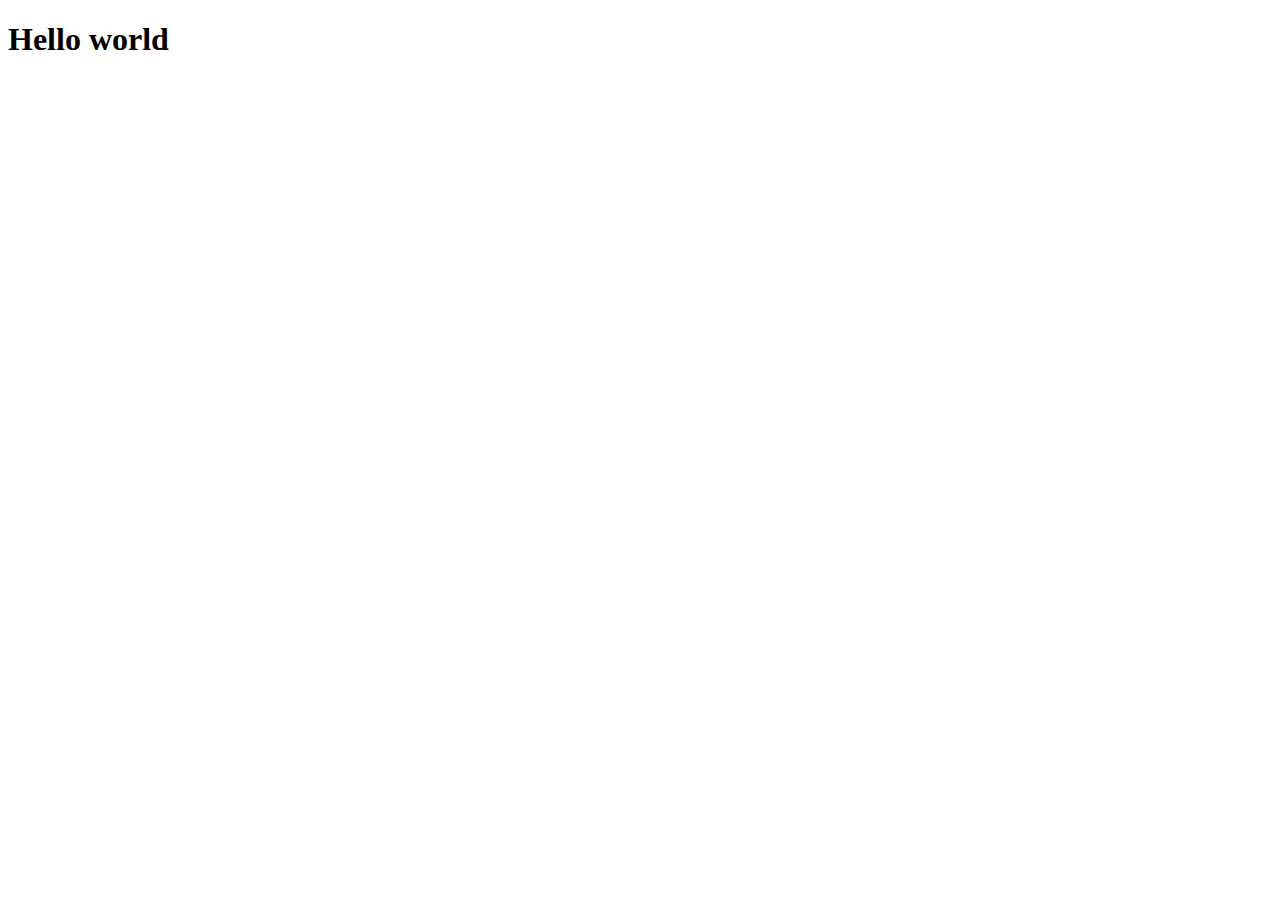
==== index.html @ ff1b9969 "Hello world" ====
<!DOCTYPE html>
<html lang="en">
<head>
    <meta charset="UTF-8">
    <meta http-equiv="X-UA-Compatible" content="IE=edge">
    <meta name="viewport" content="width=device-width, initial-scale=1.0">
    <title>Document</title>
</head>
<body>
    <h1> Hello world</h1>
</body>
</html>
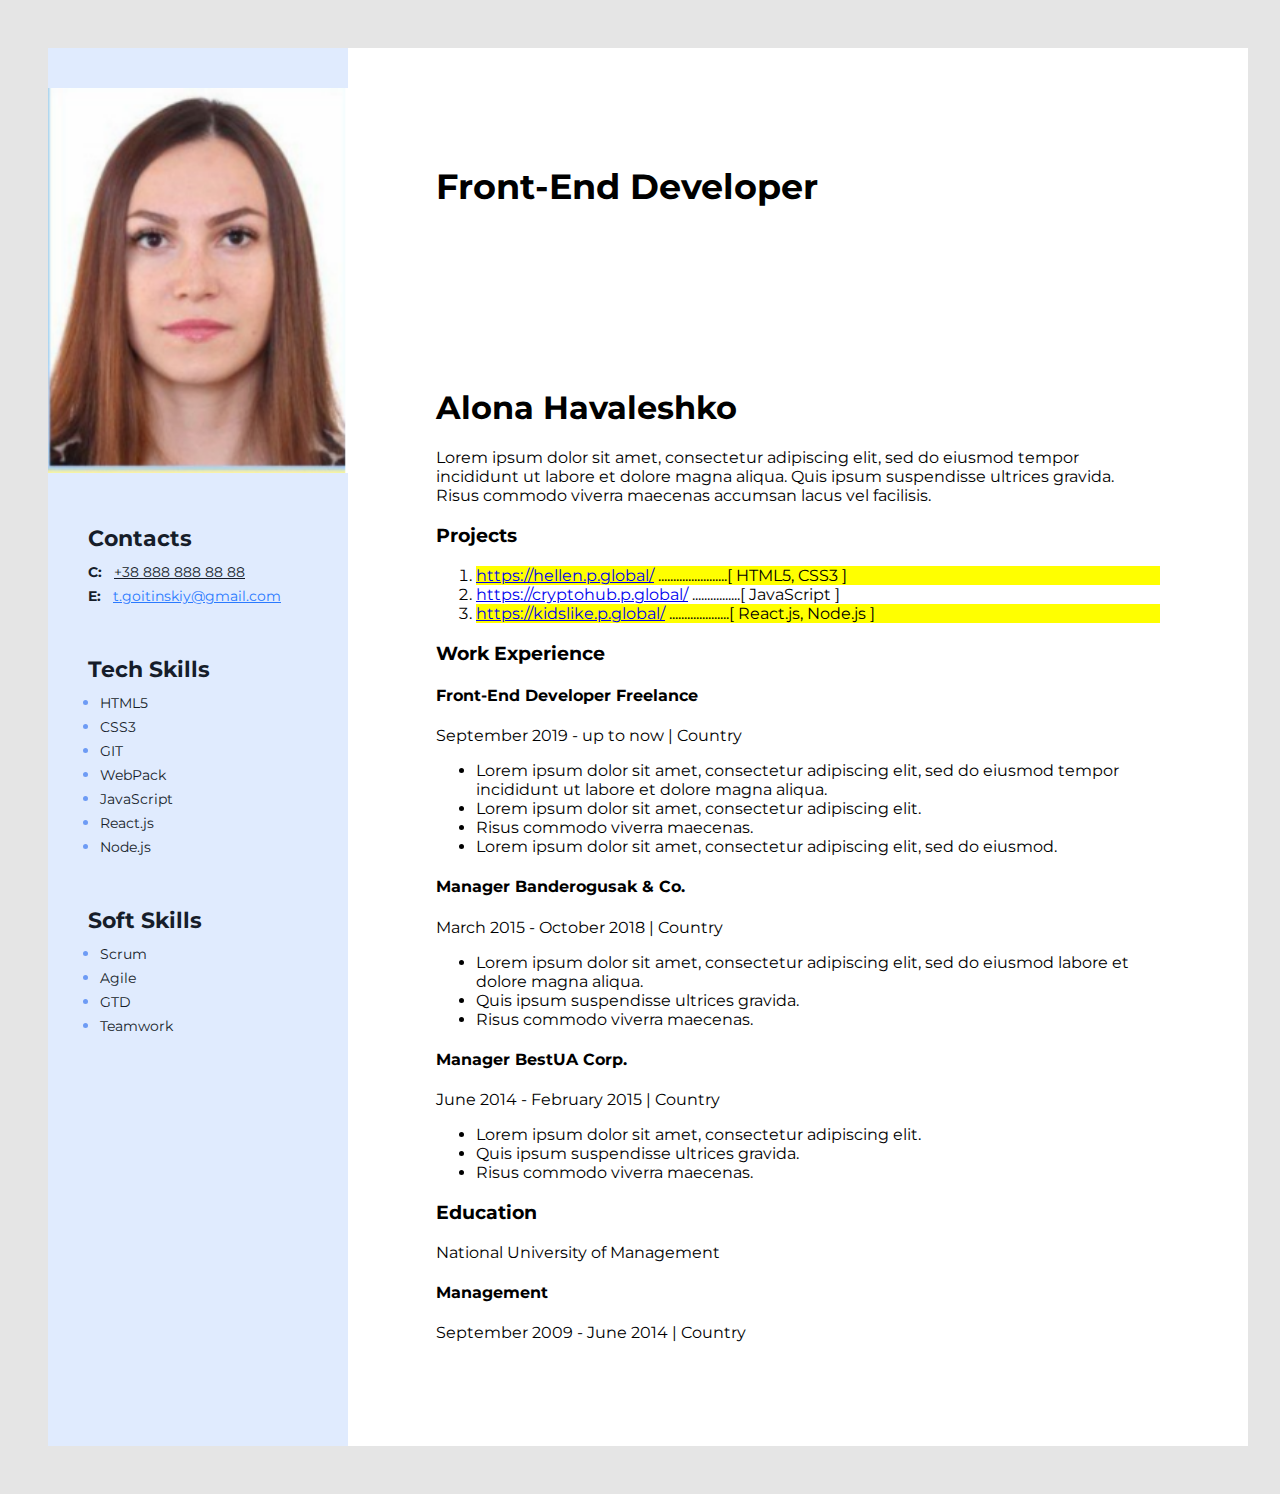
==== commit 9cbd8b64: "Realised 1st part of My Resume" ====
--- a/index.html
+++ b/index.html
@@ -4,9 +4,181 @@
     <meta charset="UTF-8">
     <meta http-equiv="X-UA-Compatible" content="IE=edge">
     <meta name="viewport" content="width=device-width, initial-scale=1.0">
-    <title>Document</title>
+
+    <link rel="preconnect" href="https://fonts.googleapis.com">
+    <link rel="preconnect" href="https://fonts.gstatic.com" crossorigin>
+    <link href="https://fonts.googleapis.com/css2?family=Montserrat:wght@400;700&display=swap" rel="stylesheet">
+
+
+    <link rel="stylesheet" href="./css/styles.css">
+    <title>My-resume</title>
 </head>
+
 <body>
-    <h1> Hello world</h1>
+
+        <!-- Wrapper --> 
+        <div class="wrapper">
+
+            <!-- Main content -->
+            <div class="main-content">
+
+            <!-- About me -->
+            <div>
+                <h2 class="my-profession">Front-End Developer</h2>
+                <h1> Alona Havaleshko</h1>
+
+                <p>Lorem ipsum dolor sit amet, consectetur adipiscing elit, sed do eiusmod tempor incididunt ut labore et dolore magna aliqua. Quis ipsum suspendisse ultrices gravida. Risus commodo viverra maecenas accumsan lacus vel facilisis. </p>
+            </div>
+
+            <!-- Projects -->
+
+            <div>
+                <h3>Projects</h3>
+                <ol>
+                    <li class="project-item">
+                        <a href="https://hellen.p.global/">https://hellen.p.global/</a>
+                    .......................[ HTML5, CSS3 ]
+                    </li>
+                    <li>
+                        <a href="https://cryptohub.p.global/">https://cryptohub.p.global/</a>
+                    ................[ JavaScript ]
+                    </li>
+                    <li class="project-item">
+                        <a href="https://kidslike.p.global/">https://kidslike.p.global/</a>
+                    ....................[ React.js, Node.js ]
+                    </li>
+                </ol>
+            </div>
+
+                <!-- Work experience -->
+                    <div>
+                        <h3>Work Experience</h3>
+
+                <!-- Company 1 -->
+                    <div>
+                        <h4>Front-End Developer Freelance</h4>
+
+                        <p>September 2019 - up to now   |   Country</p>
+                    
+                        <ul>
+                            <li>Lorem ipsum dolor sit amet, consectetur adipiscing elit, sed do eiusmod tempor incididunt ut labore et dolore magna aliqua.</li>
+                            <li>Lorem ipsum dolor sit amet, consectetur adipiscing elit.</li>
+                            <li>Risus commodo viverra maecenas.</li>
+                            <li>Lorem ipsum dolor sit amet, consectetur adipiscing elit, sed do eiusmod.</li>
+                        </ul>
+                    
+                    </div>
+
+                <!-- Company 2 -->
+
+                    <div>
+                        <h4>Manager Banderogusak & Co.</h4>
+
+                        <p>March 2015 - October 2018   |   Country</p>
+                
+                        <ul>
+                            <li>Lorem ipsum dolor sit amet, consectetur adipiscing elit, sed do eiusmod labore et dolore magna aliqua. </li>
+                            <li>Quis ipsum suspendisse ultrices gravida.</li>
+                            <li>Risus commodo viverra maecenas.</li>
+                           
+                        </ul>
+                
+                    </div>
+
+
+                <!-- Company 3 -->
+
+                    <div>
+                        <h4>Manager BestUA Corp.</h4>
+                        <p>June 2014 - February 2015   |   Country</p>
+                        <ul>
+                            <li>Lorem ipsum dolor sit amet, consectetur adipiscing elit.</li>
+                            <li>Quis ipsum suspendisse ultrices gravida.</li>
+                            <li>Risus commodo viverra maecenas.</li>
+                        </ul>
+
+                    </div>
+
+                <!-- Education -->
+
+                    <div>
+                        <h3>Education</h3>
+                        <p>National University of Management</p>
+                        <h4>Management</h4>
+                        <p>September 2009 - June 2014   |   Country</p>
+
+                    </div>
+                    
+            </div>
+
+            </div>
+
+            <!-- Sidebar -->
+            <aside class="sidebar">
+               <img src="./img/photo.png" alt="My photo" width="300px" class="my-photo"> 
+            
+               <!-- Contacts -->
+                <div class="contacts-container">
+                    <h3 class="sidebar-title">Contacts</h3>
+                    <p class="contats-item">
+                        <span class="contacts-type">C: </span> 
+                        <a href="tel:+38 888 888 88 88" class="contacts-number"> +38 888 888 88 88</a>
+                    </p>
+                    <p class="contats-item">
+                        <span class="contacts-type">E: </span>
+                        <a href="mailto: t.goitinskiy@gmail.com" class="contacts-emale"> t.goitinskiy@gmail.com</a>
+                    </p>
+                </div>
+            
+                <!-- Tech Skills -->
+                <div class="tech-skills-container">
+                    <h3 class="sidebar-title">Tech Skills</h3>
+                    <ul class="skills-list">
+                        <li class="skills-list-item">
+                            <span class="skills-list-text">HTML5</span>
+                        </li>
+                        <li class="skills-list-item">
+                            <span class="skills-list-text">CSS3</span>
+                        </li>
+                        <li class="skills-list-item">
+                            <span class="skills-list-text">GIT</span>
+                        </li>
+                        <li class="skills-list-item">
+                            <span class="skills-list-text">WebPack</span>
+                        </li>
+                        <li class="skills-list-item">
+                            <span class="skills-list-text">JavaScript</span>
+                        </li>
+                        <li class="skills-list-item">
+                            <span class="skills-list-text">React.js</span>
+                        </li>
+                        <li class="skills-list-item">
+                            <span class="skills-list-text">Node.js</span>
+                        </li>
+                    </ul>
+                </div>
+
+                <!-- Soft Skills -->
+                <div class="soft-skills-container">
+                    <h3 class="sidebar-title">Soft Skills</h3>
+                    <ul class="skills-list">
+                        <li class="skills-list-item">
+                            <span class="skills-list-text">Scrum</span>
+                        </li>
+                        <li class="skills-list-item">
+                            <span class="skills-list-text">Agile</span>
+                        </li>
+                        <li class="skills-list-item">
+                            <span class="skills-list-text">GTD</span>
+                        </li>
+                        <li class="skills-list-item">
+                            <span class="skills-list-text">Teamwork</span>
+                        </li>
+
+                    </ul>
+                </div>
+            </aside>
+
+    </div>
 </body>
 </html>--- a/css/styles.css
+++ b/css/styles.css
@@ -0,0 +1,108 @@
+body {
+    font-family: 'Montserrat', sans-serif;
+    background-color: #E5E5E5;
+    padding: 40px 40px 40px 40px;
+}
+
+.wrapper {
+display: flex;
+flex-direction: row-reverse;  
+background: white;
+width: 1200px;
+margin: 0 auto;
+}
+
+/* Main content */
+
+.main-content {
+    padding-top: 88px;
+    padding-bottom: 88px;
+    padding-left: 88px;
+    padding-right: 88px;    
+}
+
+/* About me */
+
+.my-profession {
+    margin-bottom: 180px;
+}
+
+h2 {
+    font-size: 35px;  
+}
+
+.project-item {
+    background-color: yellow;
+}
+
+/* Sidebar */
+
+.sidebar {
+    width: 370px;
+    background: #E0EBFE;
+}
+
+.my-photo{
+    margin-top: 40px;
+}
+
+.contacts-container,
+.tech-skills-container,
+.soft-skills-container {
+    margin: 48px 0 0 40px;
+}
+
+.sidebar-title{
+    font-style: normal;
+    font-weight: 700;
+    font-size: 22px;
+    line-height: 27px;
+    color: #161D2A;
+    margin-bottom: 8px;
+}
+
+/* contacts*/
+.contacts-type{
+    font-style: normal;
+    font-weight: 700;
+    font-size: 14px;
+    line-height: 24px;
+    color: #161D2A;
+    margin-right: 8px;
+}
+
+.contats-item{
+    margin: 0;    
+}
+
+.contacts-number{
+    font-style: normal;
+    font-size: 14px;
+    font-weight: 400;
+    line-height: 24px;
+    color: #161D2A;
+
+}
+
+.contacts-emale{
+    font-style: normal;
+    font-size: 14px;
+    font-weight: 400;
+    line-height: 24px;
+    color: #2979FF;
+}
+/* Skills */
+.skills-list {
+    margin: 0;
+    padding: 0 0 0 12px;
+}
+.skills-list-item{
+    color: #6d9bf5;
+}
+.skills-list-text{
+    font-style: normal;
+    font-size: 14px;
+    font-weight: 400;
+    Line-height: 24px;
+    color: #161D2A
+}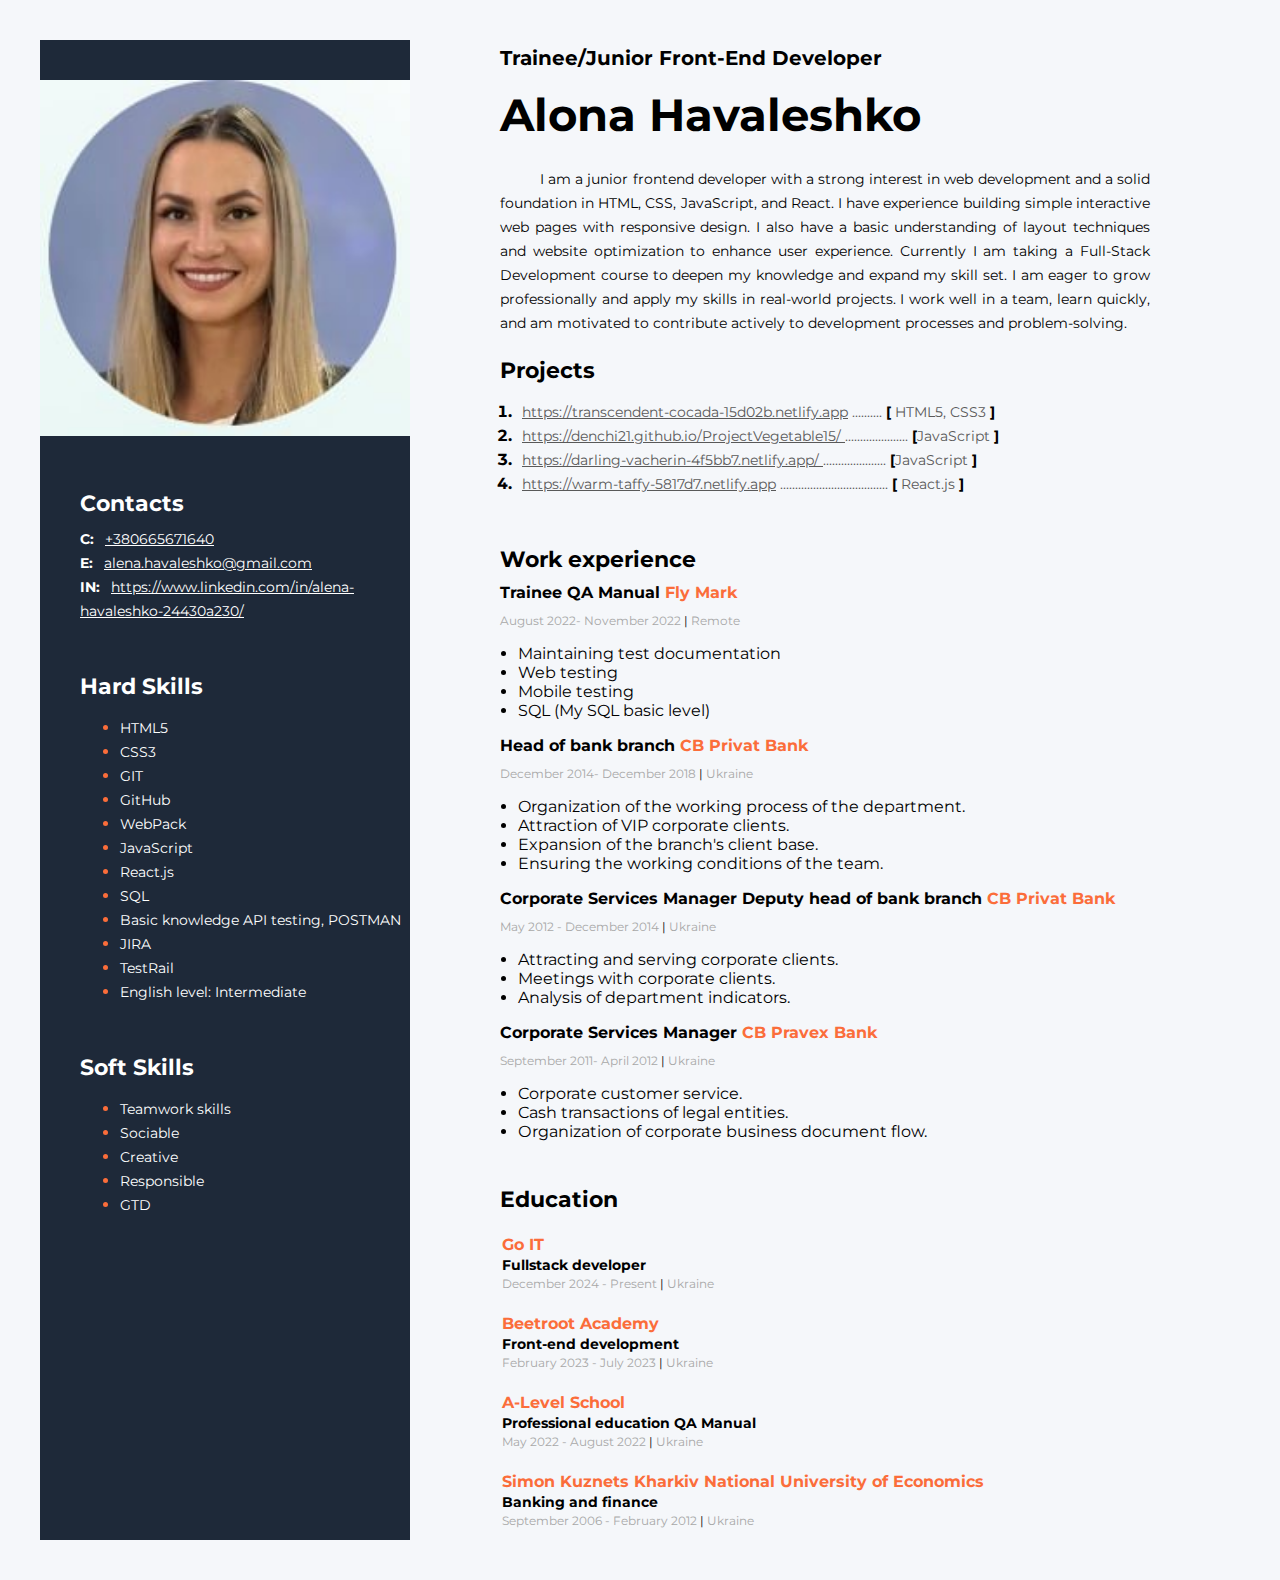
==== commit bedda619: "Initial commit" ====
--- a/index.html
+++ b/index.html
@@ -4,181 +4,223 @@
     <meta charset="UTF-8">
     <meta http-equiv="X-UA-Compatible" content="IE=edge">
     <meta name="viewport" content="width=device-width, initial-scale=1.0">
+    <title>My resume</title>
 
     <link rel="preconnect" href="https://fonts.googleapis.com">
     <link rel="preconnect" href="https://fonts.gstatic.com" crossorigin>
     <link href="https://fonts.googleapis.com/css2?family=Montserrat:wght@400;700&display=swap" rel="stylesheet">
 
-
-    <link rel="stylesheet" href="./css/styles.css">
-    <title>My-resume</title>
+    <link rel="stylesheet" href="css/style.css">
 </head>
-
 <body>
 
-        <!-- Wrapper --> 
-        <div class="wrapper">
-
-            <!-- Main content -->
-            <div class="main-content">
-
-            <!-- About me -->
-            <div>
-                <h2 class="my-profession">Front-End Developer</h2>
-                <h1> Alona Havaleshko</h1>
-
-                <p>Lorem ipsum dolor sit amet, consectetur adipiscing elit, sed do eiusmod tempor incididunt ut labore et dolore magna aliqua. Quis ipsum suspendisse ultrices gravida. Risus commodo viverra maecenas accumsan lacus vel facilisis. </p>
-            </div>
-
-            <!-- Projects -->
-
-            <div>
-                <h3>Projects</h3>
-                <ol>
-                    <li class="project-item">
-                        <a href="https://hellen.p.global/">https://hellen.p.global/</a>
-                    .......................[ HTML5, CSS3 ]
-                    </li>
-                    <li>
-                        <a href="https://cryptohub.p.global/">https://cryptohub.p.global/</a>
-                    ................[ JavaScript ]
-                    </li>
-                    <li class="project-item">
-                        <a href="https://kidslike.p.global/">https://kidslike.p.global/</a>
-                    ....................[ React.js, Node.js ]
-                    </li>
-                </ol>
-            </div>
-
-                <!-- Work experience -->
-                    <div>
-                        <h3>Work Experience</h3>
-
-                <!-- Company 1 -->
-                    <div>
-                        <h4>Front-End Developer Freelance</h4>
-
-                        <p>September 2019 - up to now   |   Country</p>
+    <!-- Main container -->
+    <div class="main-container">
+        <!-- Main content section -->
+         <div class="main-content-section">
+            <!-- About me section -->    
+            <div class="about-me-section">
+
+                <h2 class="about-me-profession">Trainee/Junior Front-End Developer</h2>
+                <h1 class="about-me-name"> Alona Havaleshko </h1>   
+
+                <p class="about-me-description"> I am a junior frontend developer with a strong interest in web development and a solid foundation in HTML, CSS, JavaScript, and React.
+                    I have experience building simple interactive web pages with responsive design.
+                    I also have a basic understanding of layout techniques and website optimization to enhance user experience.
+                    Сurrently I am taking a Full-Stack Development course to deepen my knowledge and expand my skill set.
+                    I am eager to grow professionally and apply my skills in real-world projects.
+                    I work well in a team, learn quickly, and am motivated to contribute actively to development processes and problem-solving.
+                </p>
+            </div>
+
+            <!--My projects section-->
+              <div class="my-projects-section">
+                    <h3 class="main-content-titel">Projects</h3>
+
+                    <ol class="my-projects-list">
+                        <li class="my-projects-item">
+                            <span class="my-projects-text">
+                                <a href="https://transcendent-cocada-15d02b.netlify.app" class="my-projects-link">https://transcendent-cocada-15d02b.netlify.app</a>
+                                ..........
+                                <span class="my-projects-bracket">[</span> HTML5, CSS3 <span  class="my-projects-bracket">]</span>
+                            </span>
+                        </li>
+
+                        <li class="my-projects-item">
+                            <span class="my-projects-text">
+                                <a href="https://denchi21.github.io/ProjectVegetable15/"class="my-projects-link"> https://denchi21.github.io/ProjectVegetable15/ </a>
+                                .....................
+                                <span class="my-projects-bracket">[</span>JavaScript <span class="my-projects-bracket">]</span>
+                            </span>  
+                        </li>
+                        
+                        <li class="my-projects-item">
+                            <span class="my-projects-text">
+                                <a href="https://darling-vacherin-4f5bb7.netlify.app/"class="my-projects-link"> https://darling-vacherin-4f5bb7.netlify.app/ </a>
+                                .....................
+                                <span class="my-projects-bracket">[</span>JavaScript <span class="my-projects-bracket">]</span>
+                            </span>  
+                        </li>
+
+                        <li class="my-projects-item">
+                            <span class="my-projects-text">
+                                <a href="https://warm-taffy-5817d7.netlify.app"class="my-projects-link">https://warm-taffy-5817d7.netlify.app</a>
+                                ....................................
+                                <span class="my-projects-bracket">[</span> React.js <span class="my-projects-bracket">]</span>
+                            </span>
+                        </li>
+
+                    </ol>
+      
+            </div> 
+
+             <!--My work experience section-->
+            <div class="my-work-experience-section"> 
+                 <h3 class="main-content-titel">Work experience</h3>
+
+                <!--Company 3-->
+
+                <div class="my-work-experience-company-section">
+                    <h4 class="my-work-experience-position">Trainee QA Manual <span class="my-work-experience-company"> Fly Mark</span></h4>
+                    <p class="my-work-experience-period">August 2022- November 2022   <span class="my-work-experience-divider">|</span>   Remote</p>
+
+                    <ul class="my-work-experience-duties">
+                        <li>Maintaining test documentation</li>
+                        <li>Web testing</li>
+                        <li>Mobile testing</li>
+                        <li>SQL (My SQL basic level) </li>
+                    </ul>
+                </div>
+
+                <div class="my-work-experience-company-section">
+                    <h4 class="my-work-experience-position">Head of bank branch <span class="my-work-experience-company"> CB Privat Bank</span></h4>
+                    <p class="my-work-experience-period">December 2014- December 2018   <span class="my-work-experience-divider">|</span>   Ukraine</p>
+
+                    <ul class="my-work-experience-duties">
+                        <li>Organization of the working process of the department.</li>
+                        <li>Attraction of VIP corporate clients.</li>
+                        <li>Expansion of the branch's client base.</li>
+                        <li>Ensuring the working conditions of the team.</li>
+                    </ul>
+                </div>
+
+                <!--Company 2-->
+
+                <div class="my-work-experience-company-section">
+                    <h4 class="my-work-experience-position">Corporate Services Manager Deputy head of bank branch <span class="my-work-experience-company"> CB Privat Bank</span></h4>
+                    <p class="my-work-experience-period">May 2012 - December 2014 <span class="my-work-experience-divider">|</span>    Ukraine</p>
+
+                    <ul class="my-work-experience-duties">
+                        <li>Attracting and serving corporate clients.</li>
+                        <li>Meetings with corporate clients.</li>
+                        <li>Analysis of department indicators.</li>
+                        
+                    </ul>
+                </div>
+
+
+                <!--Company 1-->
+
+                <div class="my-work-experience-company-section">
+                    <h4 class="my-work-experience-position">Corporate Services Manager <span class="my-work-experience-company"> CB Pravex Bank</span></h4>
+                    <p class="my-work-experience-period">September 2011- April 2012  <span class="my-work-experience-divider">|</span>    Ukraine</p>
+
+                    <ul class="my-work-experience-duties">
+                        <li>Corporate customer service. </li>
+                        <li>Cash transactions of legal entities.</li>
+                        <li>Оrganization of corporate business document flow. </li>   
+                    </ul>
+                </div>
+            </div>
+
+            <!--My education section-->
+            <div class="my-education-section">
+            
+            <h3 class="my-education-header">Education</h3>
+
+            <!--University-->
+
+            <h4 class="my-university"> <span class="my-university-name"> Go IT  </span></h4>
+            <h4 class="my-education-faculty"> Fullstack developer</h4>
+            <p class="my-university-period">December 2024 - Present  <span class="my-university-divider"> | </span>  Ukraine</p>
+            <br/>
+
+            <h4 class="my-university"> <span class="my-university-name"> Beetroot Academy </span></h4>
+            <h4 class="my-education-faculty"> Front-end development</h4>
+            <p class="my-university-period">February 2023 - July 2023  <span class="my-university-divider"> | </span>  Ukraine</p>
+            <br/>
+            <h4 class="my-university"> <span class="my-university-name"> A-Level School </span></h4>
+            <h4 class="my-education-faculty"> Professional education QA Manual</h4>
+            <p class="my-university-period">May 2022 - August 2022  <span class="my-university-divider"> | </span>  Ukraine</p>
+            <br/>
+            <h4 class="my-university"> <span class="my-university-name"> Simon Kuznets Kharkiv National University of Economics  </span></h4>
+            <h4 class="my-education-faculty"> Banking and finance</h4>
+            <p class="my-university-period">September 2006 - February 2012  <span class="my-university-divider"> | </span>  Ukraine</p>
+            </div>
+            
+        </div> 
+
+        <!-- Sidebar section-->
+            <aside class="sidebar-section">
+            <img style="width: 370px;" src="img/photo_resume.jpg" alt="my photo">
+
+            <!-- Contact section-->
+            <div class="contacts-section">
+                 <h3 class="sidebar-title">Contacts</h3> 
+                 <div>
+                   <span class="contacts-section-type"> C:</span>  
+                   <a class="contacts-section-link" href="tel:+380665671640">+380665671640</a>
+                 </div>
+
+                 <div>
+                   <span class="contacts-section-type">E: </span> 
+                     <a class="contacts-section-link" href="mailto:alena.havaleshko@gmail.com">alena.havaleshko@gmail.com</a>
+                 </div>
+
+                 <div>
+                    <span class="contacts-section-type">IN: </span> 
+                      <a class="contacts-section-link" href="mailto:alena.havaleshko@gmail.com">https://www.linkedin.com/in/alena-havaleshko-24430a230/</a>
+                  </div>
+            </div>
+
+            <!-- Tech skills section-->
+            <div class="tech-skills-section">
+                <h3 class="sidebar-title">Hard Skills</h3>
+                <ul class="soft-skills-list">
+                    <li class="tech-skills-item"> <span class="tech-skills-item-text">HTML5</span> </li>
+                    <li class="tech-skills-item"> <span class="tech-skills-item-text">CSS3</span></li>
+                    <li class="tech-skills-item"> <span class="tech-skills-item-text">GIT</span></li>
+                    <li class="tech-skills-item"> <span class="tech-skills-item-text">GitHub</span></li>
+                    <li class="tech-skills-item"> <span class="tech-skills-item-text">WebPack</span></li>
+                    <li class="tech-skills-item"> <span class="tech-skills-item-text">JavaScript</span></li>
+                    <li class="tech-skills-item"> <span class="tech-skills-item-text">React.js</span></li>
+                    <li class="tech-skills-item"> <span class="tech-skills-item-text">SQL</span></li>
+                    <li class="tech-skills-item"> <span class="tech-skills-item-text">Basic knowledge API testing, POSTMAN</span></li>
+                    <li class="tech-skills-item"> <span class="tech-skills-item-text">JIRA</span></li>
+                    <li class="tech-skills-item"> <span class="tech-skills-item-text">TestRail</span></li>
+                    <li class="tech-skills-item"> <span class="tech-skills-item-text">English level: Intermediate</span></li>
+
+                </ul>
+
+            </div>
+            
+            <!-- Soft skills section-->
+            <div class="soft-skills-section">
+                <h3 class="sidebar-title">Soft Skills</h3>
+                <ul class="soft-skills-list">
+                    <li class="soft-skills-item"> <span class="soft-skills-item-text">Teamwork skills</span></li>
+                    <li class="soft-skills-item"> <span class="soft-skills-item-text">Sociable</span></li>
+                    <li class="soft-skills-item"> <span class="soft-skills-item-text">Creative</span></li>
+                    <li class="soft-skills-item"> <span class="soft-skills-item-text">Responsible</span></li>
+                    <li class="soft-skills-item"> <span class="soft-skills-item-text">GTD</span></li>
                     
-                        <ul>
-                            <li>Lorem ipsum dolor sit amet, consectetur adipiscing elit, sed do eiusmod tempor incididunt ut labore et dolore magna aliqua.</li>
-                            <li>Lorem ipsum dolor sit amet, consectetur adipiscing elit.</li>
-                            <li>Risus commodo viverra maecenas.</li>
-                            <li>Lorem ipsum dolor sit amet, consectetur adipiscing elit, sed do eiusmod.</li>
-                        </ul>
-                    
-                    </div>
-
-                <!-- Company 2 -->
-
-                    <div>
-                        <h4>Manager Banderogusak & Co.</h4>
-
-                        <p>March 2015 - October 2018   |   Country</p>
-                
-                        <ul>
-                            <li>Lorem ipsum dolor sit amet, consectetur adipiscing elit, sed do eiusmod labore et dolore magna aliqua. </li>
-                            <li>Quis ipsum suspendisse ultrices gravida.</li>
-                            <li>Risus commodo viverra maecenas.</li>
-                           
-                        </ul>
-                
-                    </div>
-
-
-                <!-- Company 3 -->
-
-                    <div>
-                        <h4>Manager BestUA Corp.</h4>
-                        <p>June 2014 - February 2015   |   Country</p>
-                        <ul>
-                            <li>Lorem ipsum dolor sit amet, consectetur adipiscing elit.</li>
-                            <li>Quis ipsum suspendisse ultrices gravida.</li>
-                            <li>Risus commodo viverra maecenas.</li>
-                        </ul>
-
-                    </div>
-
-                <!-- Education -->
-
-                    <div>
-                        <h3>Education</h3>
-                        <p>National University of Management</p>
-                        <h4>Management</h4>
-                        <p>September 2009 - June 2014   |   Country</p>
-
-                    </div>
-                    
-            </div>
-
-            </div>
-
-            <!-- Sidebar -->
-            <aside class="sidebar">
-               <img src="./img/photo.png" alt="My photo" width="300px" class="my-photo"> 
-            
-               <!-- Contacts -->
-                <div class="contacts-container">
-                    <h3 class="sidebar-title">Contacts</h3>
-                    <p class="contats-item">
-                        <span class="contacts-type">C: </span> 
-                        <a href="tel:+38 888 888 88 88" class="contacts-number"> +38 888 888 88 88</a>
-                    </p>
-                    <p class="contats-item">
-                        <span class="contacts-type">E: </span>
-                        <a href="mailto: t.goitinskiy@gmail.com" class="contacts-emale"> t.goitinskiy@gmail.com</a>
-                    </p>
-                </div>
-            
-                <!-- Tech Skills -->
-                <div class="tech-skills-container">
-                    <h3 class="sidebar-title">Tech Skills</h3>
-                    <ul class="skills-list">
-                        <li class="skills-list-item">
-                            <span class="skills-list-text">HTML5</span>
-                        </li>
-                        <li class="skills-list-item">
-                            <span class="skills-list-text">CSS3</span>
-                        </li>
-                        <li class="skills-list-item">
-                            <span class="skills-list-text">GIT</span>
-                        </li>
-                        <li class="skills-list-item">
-                            <span class="skills-list-text">WebPack</span>
-                        </li>
-                        <li class="skills-list-item">
-                            <span class="skills-list-text">JavaScript</span>
-                        </li>
-                        <li class="skills-list-item">
-                            <span class="skills-list-text">React.js</span>
-                        </li>
-                        <li class="skills-list-item">
-                            <span class="skills-list-text">Node.js</span>
-                        </li>
-                    </ul>
-                </div>
-
-                <!-- Soft Skills -->
-                <div class="soft-skills-container">
-                    <h3 class="sidebar-title">Soft Skills</h3>
-                    <ul class="skills-list">
-                        <li class="skills-list-item">
-                            <span class="skills-list-text">Scrum</span>
-                        </li>
-                        <li class="skills-list-item">
-                            <span class="skills-list-text">Agile</span>
-                        </li>
-                        <li class="skills-list-item">
-                            <span class="skills-list-text">GTD</span>
-                        </li>
-                        <li class="skills-list-item">
-                            <span class="skills-list-text">Teamwork</span>
-                        </li>
-
-                    </ul>
-                </div>
-            </aside>
+                 </ul>
+
+               </div>
+            </aside>    
+         
 
     </div>
+
 </body>
 </html>--- a/css/style.css
+++ b/css/style.css
@@ -0,0 +1,277 @@
+body {
+    font-family: 'Montserrat', sans-serif;
+       background-color: #F5F7FA;
+}
+
+.main-container {
+    display: flex;
+    flex-direction: row-reverse;
+    width: 1200px;
+    background: #F5F7FA;
+    margin: 40px auto;
+}
+
+ /* Main content section */
+
+ .main-content-section {
+    padding: 10px 90px 10px 90px;
+
+ }
+ .main-content-titel {
+    font-style: normal;
+    font-weight: bold;
+    font-size: 22px;
+    line-height: 27px;
+    color: #000;
+    margin-bottom: 10px;
+ }
+
+/* About me section */
+
+.about-me-profession {
+    font-style: normal;
+    font-weight: bold;
+    font-size: 20px;
+    line-height: 17px;
+    color: #000;
+    margin: 0 0 20px 0;
+}
+
+.about-me-name {
+    font-style: normal;
+    font-weight: bold;
+    font-size: 45px;
+    line-height: 55px;
+    color: #000;
+    margin: 0 0 25px 0;
+}
+
+.about-me-description {
+    font-style: normal;
+    font-weight: normal;
+    font-size: 14px;
+    line-height: 24px;
+    color: #000;
+    text-indent: 40px;
+    text-align: justify;
+    /* width: 400px; */
+}
+
+/* My projects section */
+
+.my-projects-section {
+    margin: 0 0 50px 0;    
+
+}
+
+.my-projects-list {
+    padding: 0 0 0 17px;
+}
+
+.my-projects-item {
+    color: #000;
+    font-weight: bold;
+
+}
+.my-projects-link {
+    font-style: normal;
+    font-weight: normal;
+    font-size: 14px;
+    line-height: 24px;
+    color: #595959;
+}
+
+.my-projects-text {
+    font-style: normal;
+    font-weight: normal;
+    font-size: 14px;
+    line-height: 24px;
+    color: #595959;
+    margin-left: 5px;
+}
+
+.my-projects-bracket {
+    font-style: normal;
+    font-weight: bold;
+    font-size: 14px;
+    line-height: 24px;
+    color: black;
+}
+
+/* my-work-experience-section */
+
+
+.my-work-experience-position {
+
+    font-style: normal;
+    font-weight: bold;
+    font-size: 16px;
+    line-height: 20px;
+    margin: 0 0 10px 0;
+}
+
+.my-work-experience-period {
+
+    font-style: normal;
+    font-weight: normal;
+    font-size: 12px;
+    line-height: 15px; 
+    margin: 0 0 10px 0;
+    color: #A8A8A8;
+}
+
+.my-work-experience-duties {
+    padding: 0 0 0 18px;
+}
+
+.my-work-experience-company-section {
+    margin: 0 15px 0 0;
+}
+
+.my-work-experience-duty {
+    font-style: normal;
+    font-weight: normal;
+    font-size: 14px;
+    line-height: 24px;
+    color: #595959;
+}
+
+.my-work-experience-divider {
+    color: black; 
+}
+
+.my-work-experience-company {
+    color: #FB6D3A;
+}
+.my-work-experience-section {
+margin-bottom: 45px;
+}
+
+ /* my-education-section */
+
+.my-education-header {
+    font-style: normal;
+    font-weight: bold;
+    font-size: 22px;
+    line-height: 27px;
+    color: black; 
+    margin-top: 5px;
+}
+
+.my-university {
+    font-style: normal;
+    font-weight: bold;
+    font-size: 16px;
+    line-height: 20px;
+    color: #FB6D3A;
+    margin: 2px;
+}
+
+.my-education-faculty {
+    font-style: normal;
+    font-weight: bold;
+    font-size: 14px;
+    line-height: 17px;
+    color: #000000;
+    margin: 2px;
+    
+}
+.my-education-section {
+    
+ }
+
+ .my-university-period {
+    font-style: normal;
+    font-weight: normal;
+    font-size: 12px;
+    line-height: 15px;
+    color: #A8A8A8;
+    margin: 2px;
+ }
+
+ .my-university-divider {
+    color: black; 
+ }
+ /* Sidebar section */
+
+
+.sidebar-section {
+    background: #1E2939;
+    width: 370px;
+    padding: 40px 0;
+
+}
+
+.contacts-section,
+.tech-skills-section,
+.soft-skills-section {
+
+    margin: 50px 0 0 40px;
+}
+
+.sidebar-title {
+    font-style: normal;
+    font-weight: bold;
+    font-size: 22px;
+    line-height: 27px;
+    color: #fff;
+    margin-bottom: 10px;
+}
+
+ /* Contacts section */
+
+.contacts-section-type {
+   
+    font-weight: bold;
+    font-size: 14px;
+    line-height: 24px;
+    color: white;
+    margin-right: 7px;
+}
+
+.contacts-section-link {
+    font-style: normal;
+    font-weight: normal;
+    font-size: 14px;
+    line-height: 24px;
+    color: white;
+}
+    
+ /* Tech skills section */
+
+.tech-skills-list {
+    padding: 0 0 0 17px;
+
+}
+
+.tech-skills-item {
+    color: #FB6D3A;
+}
+
+.tech-skills-item-text {
+    font-style: normal;
+    font-weight: normal;
+    font-size: 14px;
+    line-height: 24px;
+    color: #FFFFFF;
+
+}
+
+/* Soft skills section */
+
+.soft-skills-list {
+    padding: 0 0 0 17;
+
+}
+.soft-skills-item {
+    color: #FB6D3A;
+}
+
+.soft-skills-item-text {
+    font-style: normal;
+    font-weight: normal;
+    font-size: 14px;
+    line-height: 24px;
+    color: #FFFFFF;
+
+}